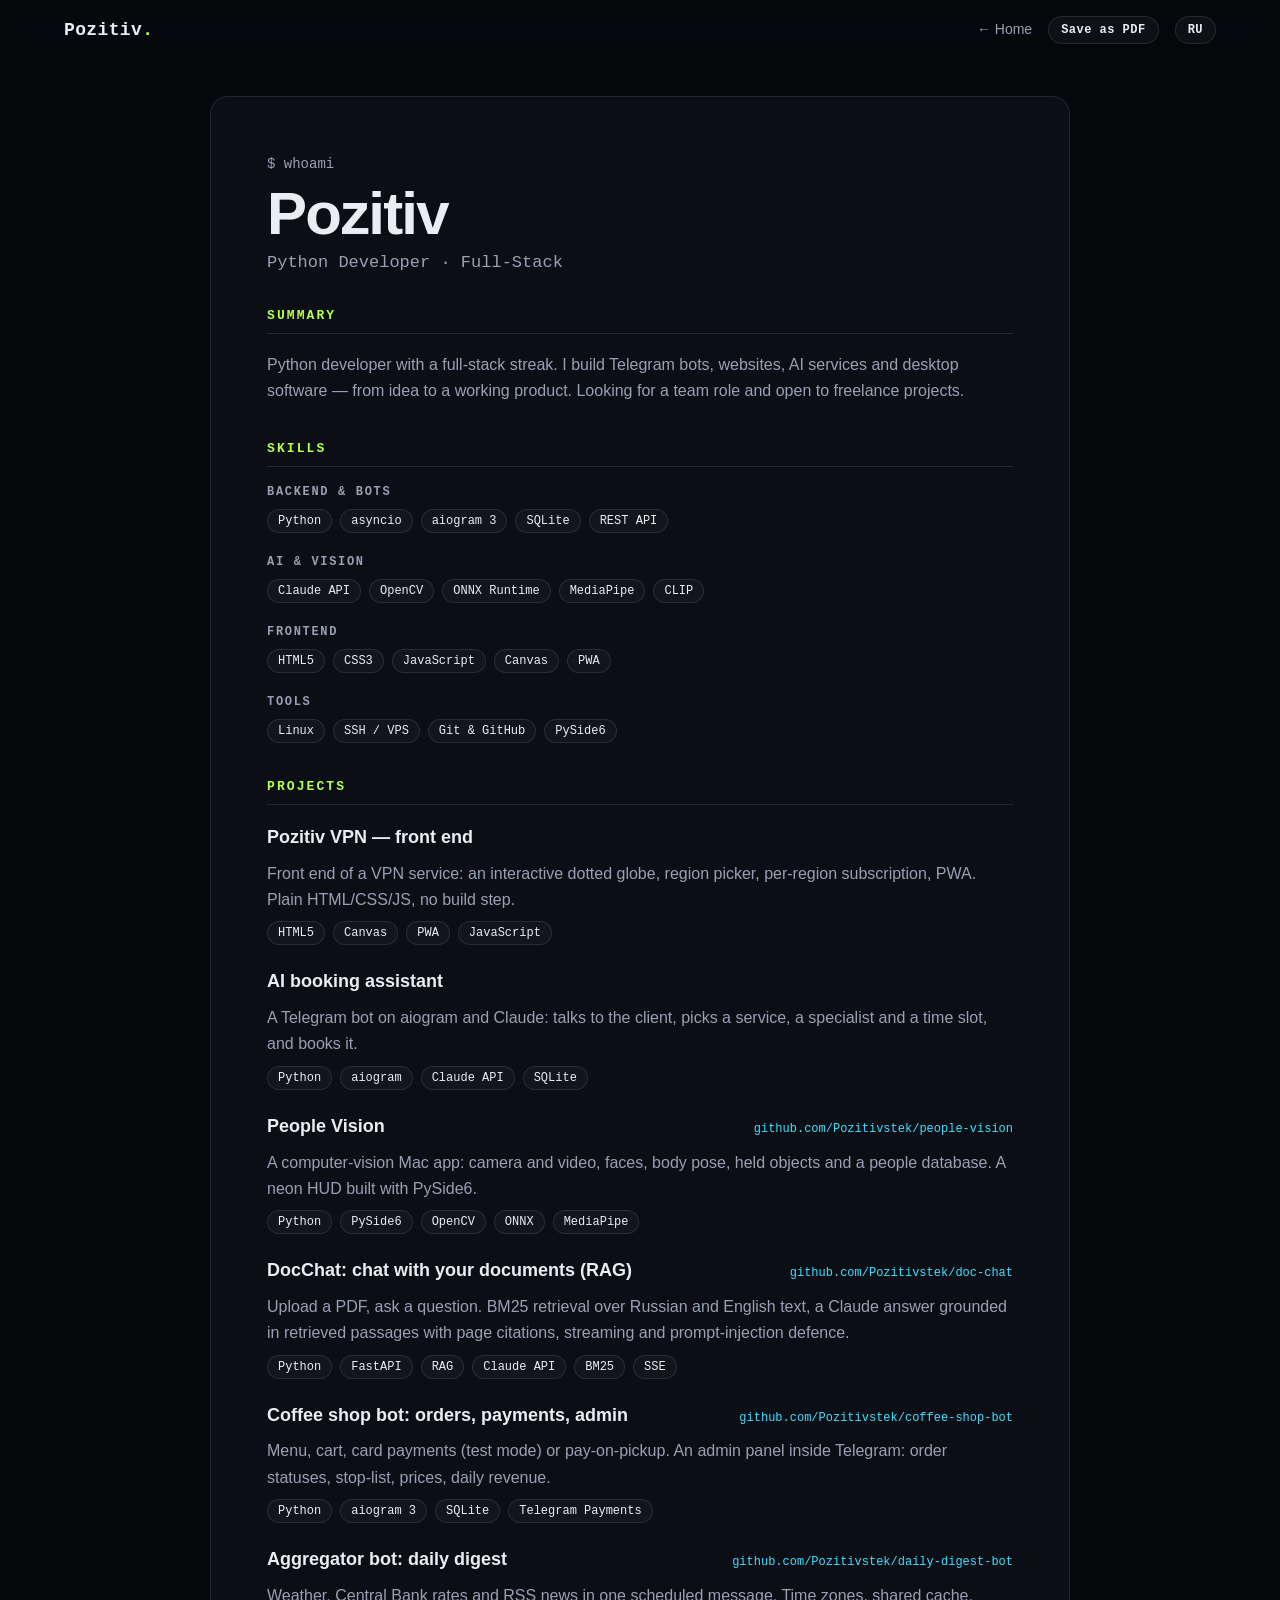
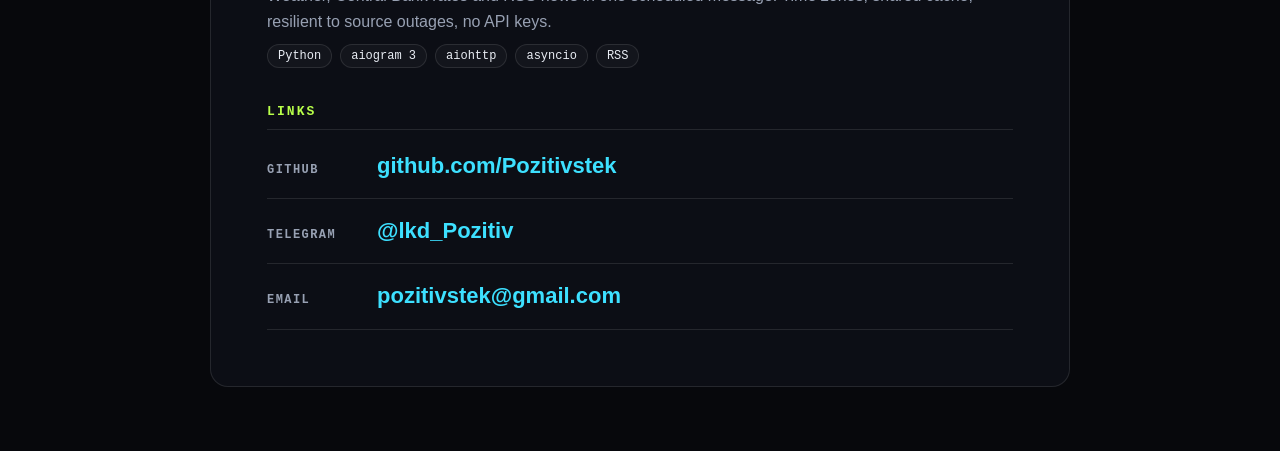
==== resume.html @ 5908322b "feat: initial release of the personal portfolio site" ====
<!doctype html>
<html lang="ru">
<head>
  <meta charset="utf-8">
  <meta name="viewport" content="width=device-width, initial-scale=1">
  <title data-i18n="r.meta.title">Pozitiv — Резюме</title>
  <meta name="description" content="Pozitiv — résumé / резюме. Python & Full-Stack developer.">
  <meta name="theme-color" content="#07080c">
  <link rel="icon" href="assets/favicon.svg" type="image/svg+xml">
  <link rel="stylesheet" href="assets/css/style.css">
  <script>document.documentElement.classList.add('js');</script>
</head>
<body>

<header class="nav scrolled no-print">
  <a class="brand" href="index.html" aria-label="Pozitiv">Pozitiv<span class="brand-dot">.</span></a>
  <nav class="nav-links">
    <a href="index.html" data-i18n="r.back">← На главную</a>
  </nav>
  <button id="print-btn" class="chip" type="button" data-i18n="r.print">Сохранить в PDF</button>
  <button id="lang-toggle" class="chip" type="button" data-i18n-aria="lang.label" aria-label="Сменить язык">EN</button>
</header>

<main class="r-page">
  <article class="paper">

    <header class="r-head">
      <p class="prompt mono">$ whoami</p>
      <h1>Pozitiv</h1>
      <p class="r-role" data-i18n="r.role">Python-разработчик · Full-Stack</p>
    </header>

    <section>
      <h2 class="r-title" data-i18n="r.summary.title">Обо мне</h2>
      <p data-i18n="r.summary"></p>
    </section>

    <section>
      <h2 class="r-title" data-i18n="r.skills.title">Навыки</h2>
      <div id="r-skills" class="skills"></div>
    </section>

    <section>
      <h2 class="r-title" data-i18n="r.projects.title">Проекты</h2>
      <div id="r-projects" class="r-list"></div>
    </section>

    <section hidden>
      <h2 class="r-title" data-i18n="r.exp.title">Опыт</h2>
      <div id="r-exp-list" class="r-list"></div>
    </section>

    <section hidden>
      <h2 class="r-title" data-i18n="r.edu.title">Образование</h2>
      <div id="r-edu-list" class="r-list"></div>
    </section>

    <section>
      <h2 class="r-title" data-i18n="r.links.title">Ссылки</h2>
      <ul id="r-contacts" class="contacts"></ul>
    </section>

  </article>
</main>

<script src="assets/js/i18n.js"></script>
<script src="assets/js/data.js"></script>
<script src="assets/js/render.js"></script>
<script src="assets/js/main.js"></script>
</body>
</html>
---- assets/css/style.css ----
/* ---------- основа ---------- */
:root {
  color-scheme: dark;
  --bg: #07080c;
  --bg-2: #0c0e15;
  --panel: rgba(255, 255, 255, 0.035);
  --line: rgba(255, 255, 255, 0.1);
  --text: #e9edf4;
  --muted: #98a1b3;
  --lime: #b8ff4a;
  --cyan: #3de0ff;
  --violet: #8b5cff;
  --radius: 18px;
  --gutter: clamp(20px, 5vw, 64px);
  --maxw: 1160px;
  --mono: ui-monospace, "SF Mono", Menlo, Consolas, "Liberation Mono", monospace;
  --sans: -apple-system, BlinkMacSystemFont, "Segoe UI", Inter, Roboto, "Helvetica Neue", Arial, sans-serif;
}

*,
*::before,
*::after {
  box-sizing: border-box;
}

html {
  scroll-behavior: smooth;
  scroll-padding-top: 72px;
  -webkit-text-size-adjust: 100%;
}

body {
  margin: 0;
  background: var(--bg);
  color: var(--text);
  font: 16px/1.65 var(--sans);
  -webkit-font-smoothing: antialiased;
}

h1, h2, h3, p, ul { margin: 0; }
ul { padding: 0; list-style: none; }
a { color: inherit; }
[hidden] { display: none !important; }
:focus-visible { outline: 2px solid var(--lime); outline-offset: 3px; border-radius: 6px; }

.mono { font-family: var(--mono); }
.muted { color: var(--muted); }

/* ---------- шапка ---------- */
.nav {
  position: fixed;
  inset: 0 0 auto 0;
  z-index: 50;
  height: 60px;
  display: flex;
  align-items: center;
  gap: 16px;
  padding: 0 var(--gutter);
  background: rgba(7, 8, 12, 0.55);
  -webkit-backdrop-filter: blur(14px) saturate(140%);
  backdrop-filter: blur(14px) saturate(140%);
  border-bottom: 1px solid transparent;
  transition: border-color 0.3s;
}
.nav.scrolled { border-bottom-color: var(--line); }

.brand {
  font: 700 18px var(--mono);
  text-decoration: none;
  letter-spacing: 0.02em;
}
.brand-dot { color: var(--lime); }

.nav-links {
  margin-left: auto;
  display: flex;
  gap: 22px;
}
.nav-links a {
  color: var(--muted);
  text-decoration: none;
  font-size: 14px;
  transition: color 0.2s;
}
.nav-links a:hover { color: var(--text); }

.chip {
  font: 600 12px var(--mono);
  letter-spacing: 0.04em;
  padding: 6px 12px;
  border-radius: 999px;
  border: 1px solid var(--line);
  background: rgba(255, 255, 255, 0.04);
  color: var(--text);
  cursor: pointer;
  transition: background 0.2s, color 0.2s, border-color 0.2s;
}
.chip:hover { border-color: rgba(255, 255, 255, 0.28); }
.chip[aria-pressed="true"] {
  background: var(--lime);
  border-color: var(--lime);
  color: #0a0c10;
}

/* ---------- кнопки ---------- */
.btn {
  display: inline-flex;
  align-items: center;
  padding: 12px 22px;
  border-radius: 999px;
  border: 1px solid var(--line);
  background: rgba(255, 255, 255, 0.04);
  color: var(--text);
  text-decoration: none;
  font-weight: 600;
  font-size: 15px;
  transition: transform 0.2s, border-color 0.2s, box-shadow 0.2s;
}
.btn:hover { transform: translateY(-2px); border-color: rgba(255, 255, 255, 0.3); }
.btn.primary {
  background: linear-gradient(135deg, var(--lime), var(--cyan));
  border-color: transparent;
  color: #07080c;
}
.btn.primary:hover { box-shadow: 0 10px 30px rgba(61, 224, 255, 0.25); }

/* ---------- hero ---------- */
.hero {
  position: relative;
  min-height: 100vh;
  min-height: 100svh;
  display: flex;
  flex-direction: column;
  justify-content: flex-end;
  overflow: hidden;
  background: var(--bg);
}

.hero canvas {
  position: absolute;
  inset: 0;
  width: 100%;
  height: 100%;
  display: block;
  cursor: crosshair;
  touch-action: pan-y;
}

.hero::after {
  content: "";
  position: absolute;
  inset: 0;
  pointer-events: none;
  background:
    linear-gradient(to top, var(--bg) 0, rgba(7, 8, 12, 0.7) 22%, transparent 48%),
    radial-gradient(ellipse at 50% 36%, transparent 0 45%, rgba(7, 8, 12, 0.75) 100%);
}

.shape-picker {
  position: absolute;
  z-index: 3;
  top: 76px;
  right: var(--gutter);
  left: var(--gutter);
  display: flex;
  flex-wrap: wrap;
  justify-content: flex-end;
  gap: 6px;
}

.hero-inner {
  position: relative;
  z-index: 2;
  width: 100%;
  max-width: var(--maxw);
  margin: 0 auto;
  padding: 0 var(--gutter) clamp(40px, 8vh, 88px);
  pointer-events: none; /* клики проходят на canvas и меняют форму */
}
.hero-inner .btn { pointer-events: auto; }

.eyebrow {
  font: 600 13px var(--mono);
  letter-spacing: 0.18em;
  text-transform: uppercase;
  color: var(--lime);
  margin-bottom: 14px;
}

.hero h1 {
  font-size: clamp(30px, 5.2vw, 64px);
  line-height: 1.08;
  letter-spacing: -0.025em;
  font-weight: 800;
  max-width: 21ch;
}

.typed {
  margin-top: 18px;
  min-height: 1.7em;
  font: 500 clamp(15px, 2vw, 19px) var(--mono);
  color: var(--cyan);
}
.typed::before { content: "> "; color: var(--lime); }

.caret {
  display: inline-block;
  width: 0.55em;
  height: 1.05em;
  margin-left: 3px;
  vertical-align: -0.15em;
  background: var(--lime);
  animation: blink 1s steps(1) infinite;
}
@keyframes blink { 50% { opacity: 0; } }

.hero-cta {
  display: flex;
  flex-wrap: wrap;
  gap: 12px;
  margin-top: 26px;
}

.hint {
  margin-top: 22px;
  font: 12px var(--mono);
  color: var(--muted);
  letter-spacing: 0.02em;
}

/* ---------- секции ---------- */
main { counter-reset: sec; }

.section { padding: clamp(72px, 10vw, 128px) var(--gutter); }
.section.alt { background: var(--bg-2); }
.wrap { max-width: var(--maxw); margin: 0 auto; }

.section-title {
  font-size: clamp(26px, 3.4vw, 40px);
  letter-spacing: -0.02em;
  margin-bottom: 28px;
}
.section-title::before {
  counter-increment: sec;
  content: counter(sec, decimal-leading-zero) " /";
  display: block;
  font: 600 13px var(--mono);
  letter-spacing: 0.12em;
  color: var(--lime);
  margin-bottom: 8px;
}
.section-sub { color: var(--muted); margin: -12px 0 32px; }

.lead { font-size: clamp(18px, 2vw, 22px); margin-bottom: 14px; }

.about-grid {
  display: grid;
  grid-template-columns: 1.1fr 1fr;
  gap: clamp(28px, 5vw, 72px);
}
.about-grid p { color: var(--muted); }
.about-grid .lead { color: var(--text); }

.skills { display: grid; gap: 22px; }
.skill-group h3 {
  font: 600 12px var(--mono);
  letter-spacing: 0.14em;
  text-transform: uppercase;
  color: var(--muted);
  margin-bottom: 10px;
}

.tags { display: flex; flex-wrap: wrap; gap: 8px; }
.tag {
  font: 12px var(--mono);
  padding: 4px 10px;
  border: 1px solid var(--line);
  border-radius: 999px;
  color: var(--text);
  background: rgba(255, 255, 255, 0.03);
}

/* ---------- карточки проектов ---------- */
.cards {
  display: grid;
  grid-template-columns: repeat(auto-fill, minmax(290px, 1fr));
  gap: 20px;
}

.card {
  display: flex;
  flex-direction: column;
  background: var(--panel);
  border: 1px solid var(--line);
  border-radius: var(--radius);
  overflow: hidden;
  transition: transform 0.25s, border-color 0.25s, box-shadow 0.25s;
}
.card:hover {
  transform: translateY(-4px);
  border-color: hsl(var(--hue) 90% 60% / 0.55);
  box-shadow: 0 18px 40px hsl(var(--hue) 90% 50% / 0.12);
}
.card.is-soon { opacity: 0.8; }

.card-art {
  position: relative;
  height: 128px;
  display: grid;
  place-items: center;
  font: 800 34px var(--mono);
  letter-spacing: 0.1em;
  color: hsl(var(--hue) 100% 72%);
  background:
    radial-gradient(circle at 28% 18%, hsl(var(--hue) 90% 55% / 0.35), transparent 62%),
    repeating-linear-gradient(90deg, rgba(255, 255, 255, 0.045) 0 1px, transparent 1px 22px),
    repeating-linear-gradient(0deg, rgba(255, 255, 255, 0.045) 0 1px, transparent 1px 22px),
    var(--bg-2);
}

.badge {
  position: absolute;
  top: 12px;
  right: 12px;
  font: 600 11px var(--mono);
  letter-spacing: 0.06em;
  padding: 3px 9px;
  border-radius: 999px;
  border: 1px solid var(--line);
  color: var(--muted);
  background: rgba(7, 8, 12, 0.6);
}
.badge-live { color: var(--lime); border-color: rgba(184, 255, 74, 0.4); }
.badge-wip { color: var(--cyan); border-color: rgba(61, 224, 255, 0.4); }

.card-body { display: flex; flex-direction: column; gap: 12px; padding: 20px; flex: 1; }
.card-body h3 { font-size: 19px; letter-spacing: -0.01em; }
.card-body p { color: var(--muted); font-size: 15px; }
.card-body .tags { margin-top: auto; }

.card-links { display: flex; flex-wrap: wrap; gap: 16px; padding-top: 4px; }
.link {
  color: var(--cyan);
  text-decoration: none;
  font-weight: 600;
  font-size: 14px;
}
.link:hover { text-decoration: underline; }

/* ---------- резюме-тизер и контакты ---------- */
.panel {
  background: var(--panel);
  border: 1px solid var(--line);
  border-radius: var(--radius);
  padding: clamp(24px, 4vw, 40px);
}
.resume-teaser {
  display: flex;
  flex-wrap: wrap;
  align-items: center;
  justify-content: space-between;
  gap: 20px;
}
.resume-teaser p { color: var(--muted); max-width: 52ch; }

.contacts { display: grid; gap: 14px; margin-top: 24px; }
.contacts li {
  display: flex;
  flex-wrap: wrap;
  align-items: baseline;
  gap: 8px 20px;
  padding-bottom: 14px;
  border-bottom: 1px solid var(--line);
}
.contact-label {
  min-width: 90px;
  font: 600 12px var(--mono);
  letter-spacing: 0.12em;
  text-transform: uppercase;
  color: var(--muted);
}
.link.big { font-size: clamp(17px, 2.2vw, 22px); }

.footer {
  padding: 32px var(--gutter);
  border-top: 1px solid var(--line);
  color: var(--muted);
  font: 13px var(--mono);
  text-align: center;
}

/* ---------- появление ---------- */
.js .reveal {
  opacity: 0;
  transform: translateY(24px);
  transition: opacity 0.8s ease, transform 0.8s ease;
}
.js .reveal.in { opacity: 1; transform: none; }

/* ---------- резюме ---------- */
.r-page { padding: 96px var(--gutter) 64px; }
.paper {
  max-width: 860px;
  margin: 0 auto;
  display: grid;
  gap: 36px;
  background: var(--bg-2);
  border: 1px solid var(--line);
  border-radius: var(--radius);
  padding: clamp(24px, 5vw, 56px);
}
.prompt { color: var(--lime); font-size: 14px; margin-bottom: 6px; }
.r-head h1 { font-size: clamp(38px, 7vw, 60px); letter-spacing: -0.03em; line-height: 1.05; }
.r-role { margin-top: 8px; color: var(--cyan); font: 500 17px var(--mono); }
.r-title {
  font: 700 13px var(--mono);
  letter-spacing: 0.16em;
  text-transform: uppercase;
  color: var(--lime);
  padding-bottom: 10px;
  margin-bottom: 18px;
  border-bottom: 1px solid var(--line);
}
.paper p { color: var(--muted); }
.r-list { display: grid; gap: 22px; }
.r-item { display: grid; gap: 8px; }
.r-item-head { display: flex; flex-wrap: wrap; align-items: baseline; justify-content: space-between; gap: 6px 16px; }
.r-item h3 { font-size: 18px; }
.link.mono { font-family: var(--mono); font-size: 12px; font-weight: 500; }
.paper .contacts { margin-top: 0; }

/* ---------- адаптив ---------- */
@media (max-width: 860px) {
  .about-grid { grid-template-columns: 1fr; }
}

@media (max-width: 560px) {
  .nav { gap: 10px; }
  .nav-links { gap: 14px; }
  .nav-links a[data-priority="low"] { display: none; }
  .shape-picker { justify-content: flex-start; top: 72px; }
  .hero h1 { max-width: none; }
}

@media (prefers-reduced-motion: reduce) {
  html { scroll-behavior: auto; }
  .caret { animation: none; }
  .js .reveal { opacity: 1; transform: none; transition: none; }
  .card, .btn { transition: none; }
}

/* ---------- печать резюме ---------- */
@media print {
  :root {
    color-scheme: light;
    --bg: #fff;
    --bg-2: #fff;
    --panel: #fff;
    --text: #111;
    --muted: #444;
    --line: #ccc;
    --lime: #2f6b00;
    --cyan: #005a70;
  }
  body { background: #fff; }
  .nav, .footer, .no-print { display: none !important; }
  .r-page { padding: 0; }
  .paper { border: 0; padding: 0; max-width: none; gap: 24px; }
  .tag { border-color: #bbb; background: #fff; }
  .r-item { break-inside: avoid; }
  a { color: #111; text-decoration: none; }
}
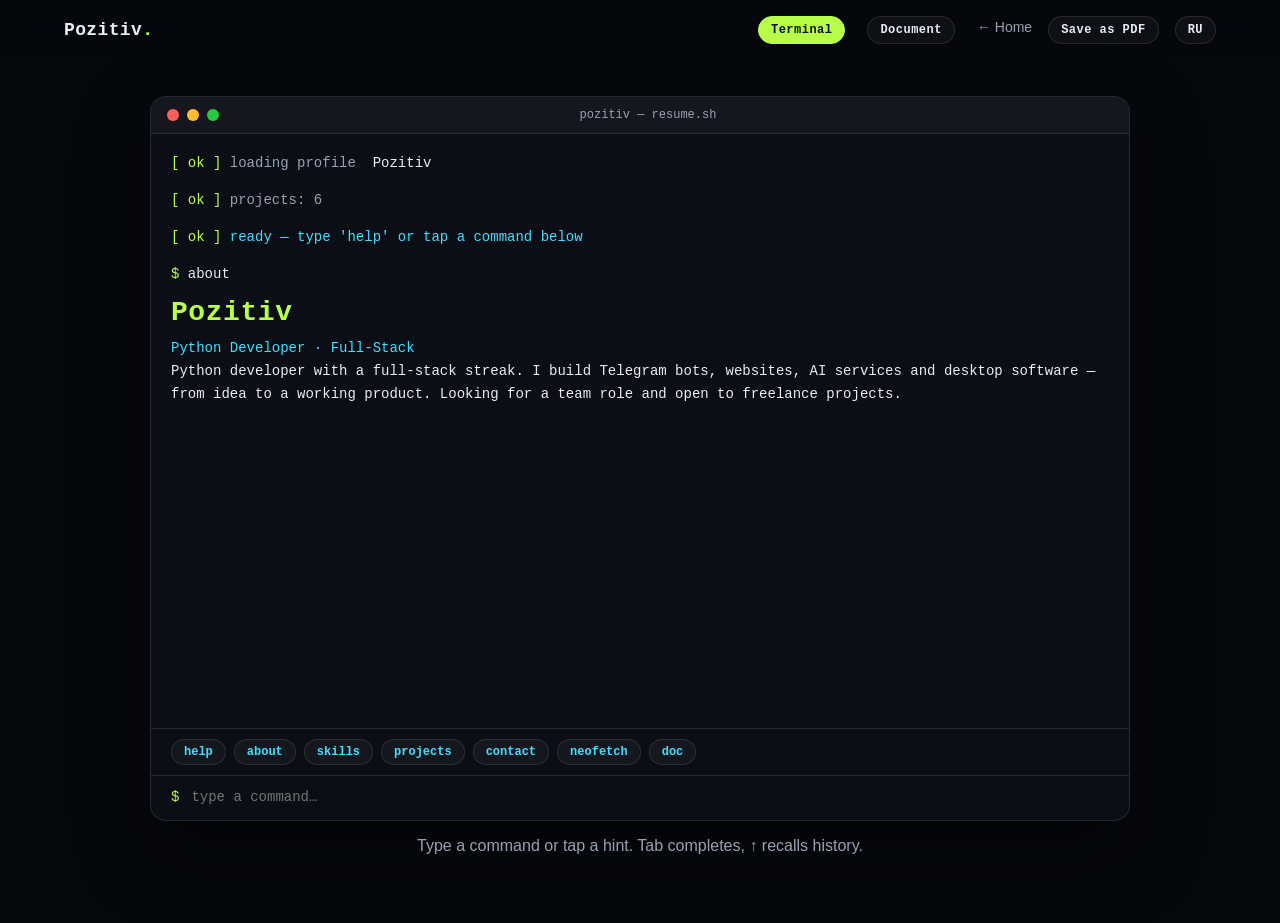
==== commit fd3bcc60: "feat: interactive terminal résumé with document mode, deep links and RU/EN" ====
--- a/resume.html
+++ b/resume.html
@@ -4,10 +4,17 @@
   <meta charset="utf-8">
   <meta name="viewport" content="width=device-width, initial-scale=1">
   <title data-i18n="r.meta.title">Pozitiv — Резюме</title>
-  <meta name="description" content="Pozitiv — résumé / резюме. Python & Full-Stack developer.">
+  <meta name="description" content="Pozitiv — интерактивное резюме: введите команду в терминале или откройте документ. Python & Full-Stack developer.">
   <meta name="theme-color" content="#07080c">
+  <meta property="og:type" content="profile">
+  <meta property="og:title" content="Pozitiv — interactive résumé">
+  <meta property="og:description" content="Type a command or open the document version. Python & Full-Stack developer.">
+  <meta property="og:url" content="https://pozitivstek.github.io/resume.html">
+  <meta property="og:image" content="https://pozitivstek.github.io/assets/og-image.png">
+  <meta name="twitter:card" content="summary_large_image">
   <link rel="icon" href="assets/favicon.svg" type="image/svg+xml">
   <link rel="stylesheet" href="assets/css/style.css">
+  <link rel="stylesheet" href="assets/css/terminal.css">
   <script>document.documentElement.classList.add('js');</script>
 </head>
 <body>
@@ -15,14 +22,36 @@
 <header class="nav scrolled no-print">
   <a class="brand" href="index.html" aria-label="Pozitiv">Pozitiv<span class="brand-dot">.</span></a>
   <nav class="nav-links">
-    <a href="index.html" data-i18n="r.back">← На главную</a>
+    <button class="chip" type="button" data-view-btn="term" aria-pressed="true" data-i18n="t.view.term">Терминал</button>
+    <button class="chip" type="button" data-view-btn="doc" aria-pressed="false" data-i18n="t.view.doc">Документ</button>
+    <a href="index.html" data-priority="low" data-i18n="r.back">← На главную</a>
   </nav>
   <button id="print-btn" class="chip" type="button" data-i18n="r.print">Сохранить в PDF</button>
   <button id="lang-toggle" class="chip" type="button" data-i18n-aria="lang.label" aria-label="Сменить язык">EN</button>
 </header>
 
-<main class="r-page">
-  <article class="paper">
+<main class="r-page" id="r-main" data-view="term">
+
+  <!-- Режим «Терминал» -->
+  <section id="view-term" class="term-wrap">
+    <div class="term" id="term">
+      <div class="term-bar" aria-hidden="true"><i class="r"></i><i class="y"></i><i class="g"></i>
+        <span class="term-title">pozitiv — resume.sh</span></div>
+      <div class="term-screen" id="term-screen" role="log" aria-live="polite">
+        <div id="term-out"></div>
+      </div>
+      <div class="term-chips" id="term-chips"></div>
+      <form id="term-form" class="prompt-line" autocomplete="off">
+        <span class="c-lime" aria-hidden="true">$</span>
+        <input id="term-input" type="text" spellcheck="false" autocapitalize="off" autocomplete="off"
+               autocorrect="off" aria-label="Command" placeholder="">
+      </form>
+    </div>
+    <p class="term-hint muted small" data-i18n="t.hint">Введите команду или нажмите подсказку. Tab — автодополнение, ↑ — история.</p>
+  </section>
+
+  <!-- Режим «Документ» (он же версия для печати и PDF) -->
+  <article class="paper" id="view-doc">
 
     <header class="r-head">
       <p class="prompt mono">$ whoami</p>
@@ -66,6 +95,7 @@
 <script src="assets/js/i18n.js"></script>
 <script src="assets/js/data.js"></script>
 <script src="assets/js/render.js"></script>
+<script src="assets/js/terminal.js"></script>
 <script src="assets/js/main.js"></script>
 </body>
 </html>
--- a/assets/css/terminal.css
+++ b/assets/css/terminal.css
@@ -0,0 +1,123 @@
+/* Интерактивное резюме (терминал). Переменные цветов — из style.css. */
+
+.term-wrap { max-width: 980px; margin: 0 auto; }
+
+.term {
+  background: #0c0e15;
+  border: 1px solid var(--line);
+  border-radius: 16px;
+  overflow: hidden;
+  box-shadow: 0 30px 80px rgba(0, 0, 0, 0.45);
+}
+
+.term-bar {
+  display: flex;
+  align-items: center;
+  gap: 8px;
+  padding: 11px 16px;
+  background: rgba(255, 255, 255, 0.04);
+  border-bottom: 1px solid var(--line);
+}
+.term-bar i { display: block; width: 12px; height: 12px; border-radius: 50%; }
+.term-bar .r { background: #ff5f56; }
+.term-bar .y { background: #ffbd2e; }
+.term-bar .g { background: #27c93f; }
+.term-title { margin: 0 auto; padding-right: 44px; font: 12px var(--mono); color: var(--muted); }
+
+.term-screen {
+  height: min(66vh, 620px);
+  overflow-y: auto;
+  padding: 18px 20px 8px;
+  font: 14px/1.65 var(--mono);
+  cursor: text;
+}
+.term-screen .row { white-space: pre-wrap; overflow-wrap: anywhere; }
+.term-screen .block { margin: 0 0 14px; }
+.term-screen .block.echo { margin-bottom: 4px; }
+
+.term .c-lime { color: var(--lime); }
+.term .c-cyan { color: var(--cyan); }
+.term .c-violet { color: var(--violet); }
+.term .c-muted { color: var(--muted); }
+.term .c-danger { color: #ff6b6b; }
+.term .c-live { color: var(--lime); }
+.term .c-wip { color: var(--cyan); }
+.term .c-soon { color: var(--muted); }
+.term .c-strong { font-weight: 700; color: var(--text); }
+.term .c-big { font-size: 28px; font-weight: 700; letter-spacing: 0.02em; }
+.term a { text-decoration: none; border-bottom: 1px dashed currentColor; }
+.term a:hover { border-bottom-style: solid; }
+
+.term .group { margin-bottom: 10px; }
+.term .tags { display: flex; flex-wrap: wrap; gap: 6px; margin-top: 4px; }
+.term .tag {
+  padding: 1px 9px;
+  border: 1px solid var(--line);
+  border-radius: 999px;
+  font-size: 12px;
+  background: rgba(255, 255, 255, 0.03);
+}
+
+.term .neofetch { display: flex; flex-wrap: wrap; gap: 8px 28px; align-items: center; }
+.term .neofetch .art { margin: 0; font: inherit; line-height: 1.5; }
+
+.term-chips {
+  display: flex;
+  flex-wrap: wrap;
+  gap: 8px;
+  padding: 10px 20px;
+  border-top: 1px solid var(--line);
+}
+.term-chip {
+  font: 600 12px var(--mono);
+  padding: 5px 12px;
+  border-radius: 999px;
+  border: 1px solid var(--line);
+  background: rgba(255, 255, 255, 0.04);
+  color: var(--cyan);
+  cursor: pointer;
+}
+.term-chip:hover { border-color: var(--lime); color: var(--lime); }
+
+.prompt-line {
+  display: flex;
+  align-items: center;
+  gap: 10px;
+  padding: 12px 20px 14px;
+  border-top: 1px solid var(--line);
+  font: 14px var(--mono);
+}
+.prompt-line input {
+  flex: 1;
+  min-width: 0;
+  background: transparent;
+  border: 0;
+  outline: none;
+  color: var(--text);
+  font: inherit;
+  caret-color: var(--lime);
+}
+
+.term-hint { margin-top: 12px; text-align: center; }
+
+/* переключение режимов: у <main> атрибут data-view */
+.r-page[data-view="term"] #view-doc { display: none; }
+.r-page[data-view="doc"] #view-term { display: none; }
+
+.nav-links .chip[aria-pressed="true"] {
+  background: var(--lime);
+  border-color: var(--lime);
+  color: #0a0c10;
+}
+
+@media (max-width: 560px) {
+  .term-screen { font-size: 13px; height: 58vh; padding: 14px 14px 6px; }
+  .term-chips, .prompt-line { padding-left: 14px; padding-right: 14px; }
+  .term .c-big { font-size: 22px; }
+  .nav .chip[data-view-btn] { padding: 5px 9px; }
+}
+
+@media print {
+  #view-term { display: none !important; }
+  .r-page #view-doc { display: grid !important; }
+}
